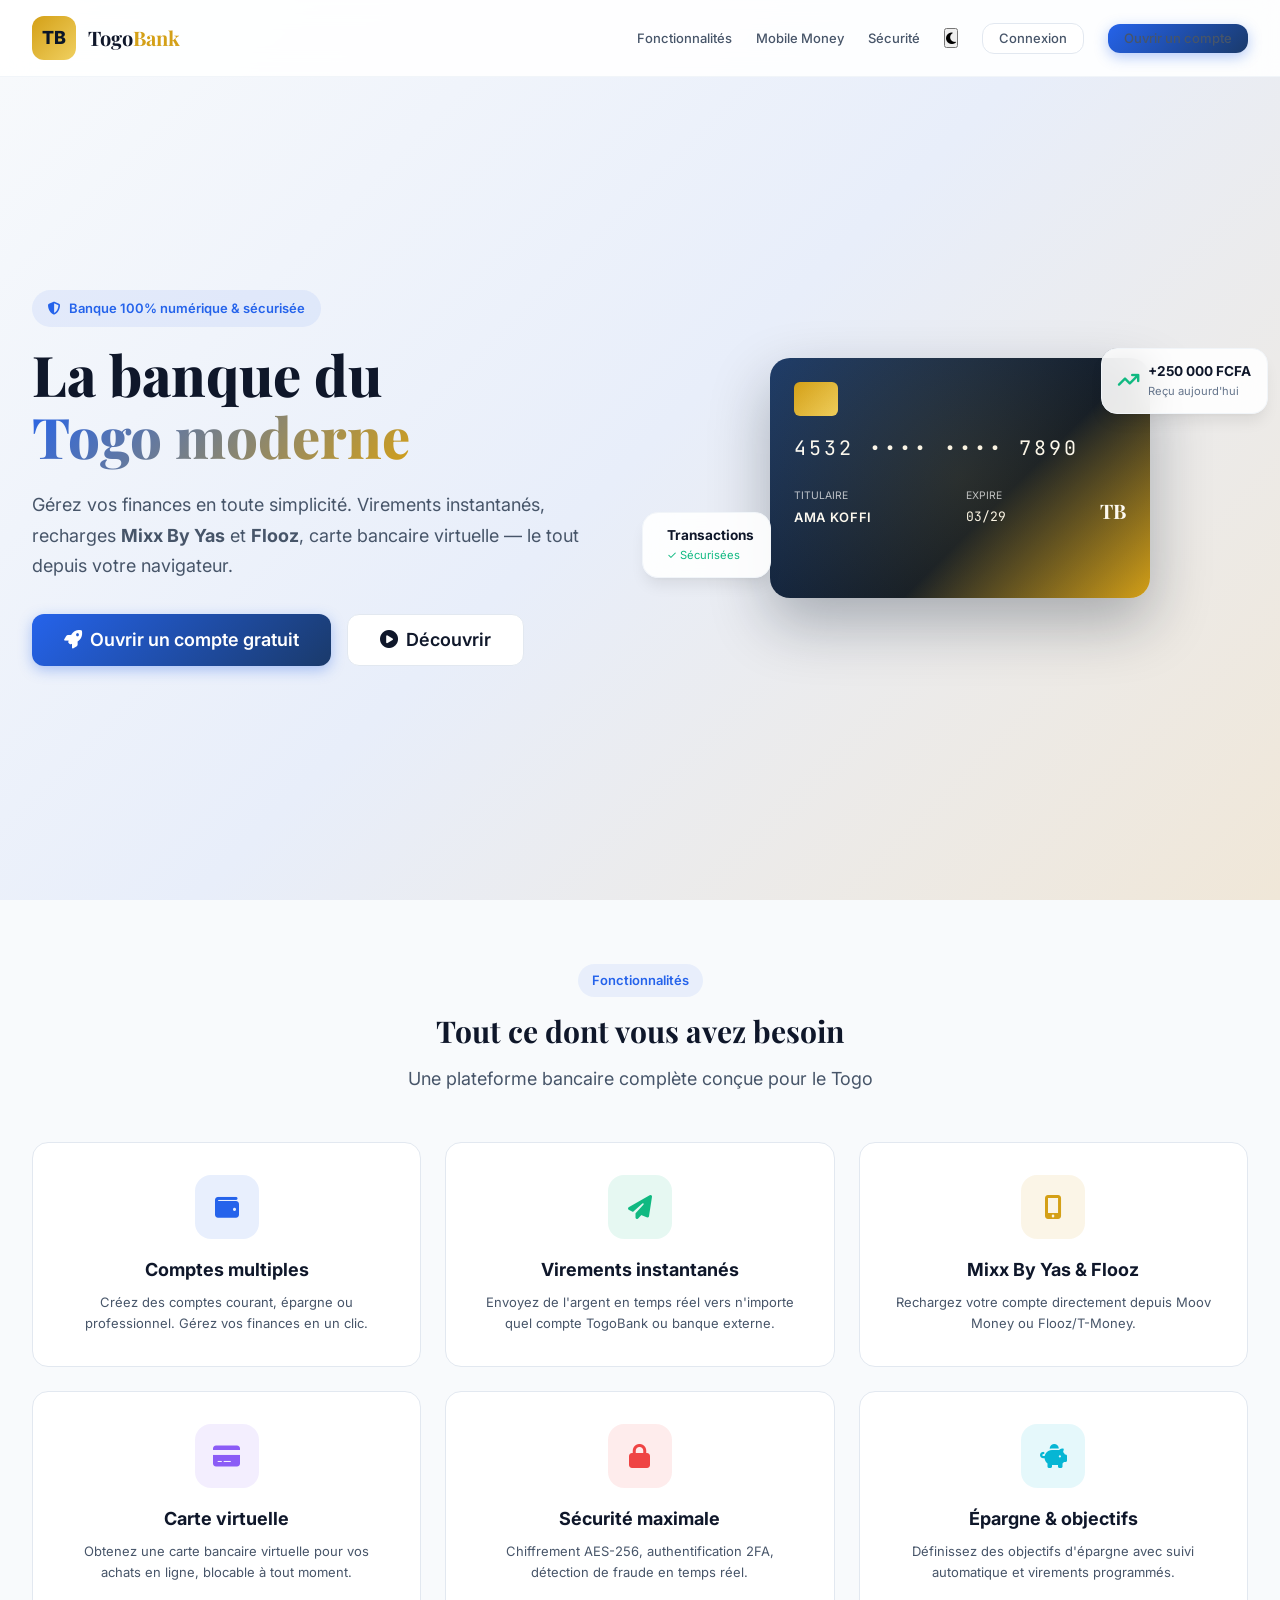
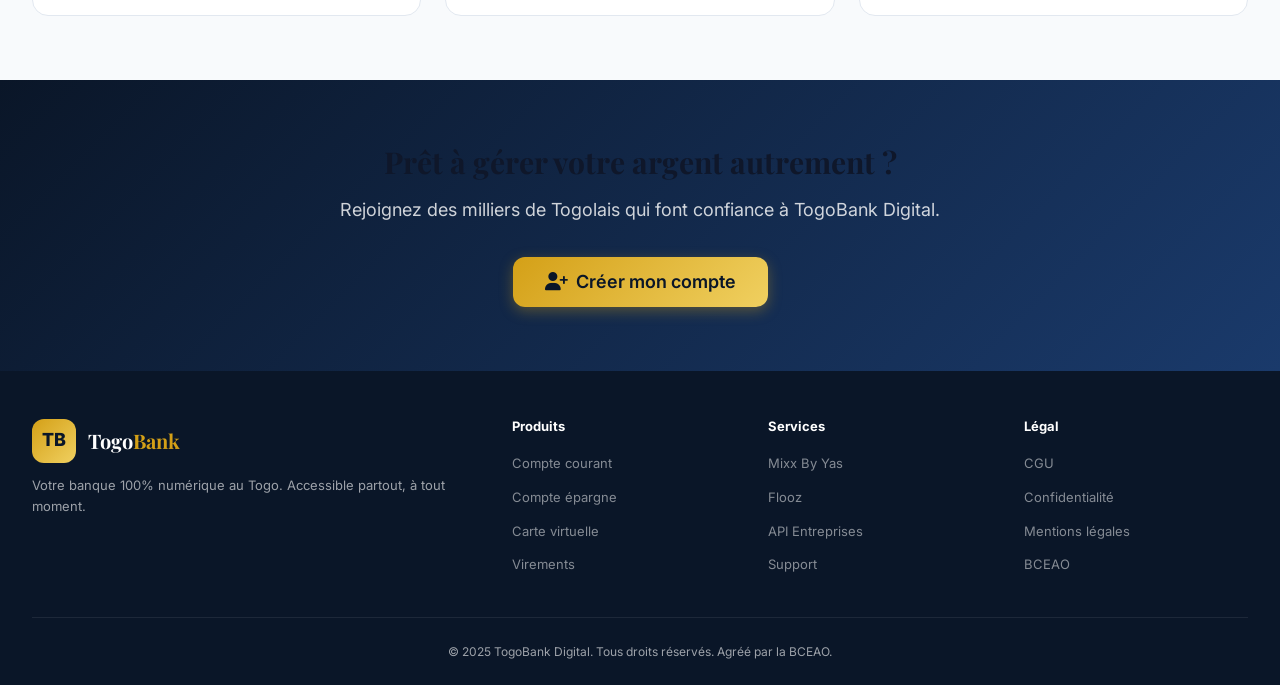
==== app/templates/landing.html @ bdbdc445 "Initial commit - TogoBank Digital Platform" ====
<!DOCTYPE html>
<html lang="fr">
<head>
    <meta charset="UTF-8">
    <meta name="viewport" content="width=device-width, initial-scale=1.0">
    <meta name="description" content="TogoBank Digital — Votre banque 100% numérique au Togo. Gérez vos comptes, virements et recharges Mixx By Yas & Flooz en toute sécurité.">
    <title>TogoBank Digital — Banque en ligne moderne au Togo</title>
    <link rel="stylesheet" href="/static/css/variables.css">
    <link rel="stylesheet" href="/static/css/base.css">
    <link rel="stylesheet" href="/static/css/animations.css">
    <link rel="stylesheet" href="/static/css/components.css">
    <link rel="stylesheet" href="/static/css/pages.css">
    <link rel="stylesheet" href="https://cdnjs.cloudflare.com/ajax/libs/font-awesome/6.5.1/css/all.min.css">
</head>
<body class="landing-page">
    <!-- Navigation -->
    <nav class="landing-nav" id="landingNav">
        <div class="landing-logo">
            <div class="landing-logo-icon">TB</div>
            <div class="landing-logo-text">Togo<span>Bank</span></div>
        </div>
        <div class="landing-nav-links">
            <a href="#features">Fonctionnalités</a>
            <a href="#mobile-money">Mobile Money</a>
            <a href="#security">Sécurité</a>
            <button class="theme-toggle" id="themeToggleLanding" title="Changer de thème">
                <i class="fas fa-moon"></i>
            </button>
            <a href="/app#login" class="btn btn-secondary btn-sm">Connexion</a>
            <a href="/app#register" class="btn btn-primary btn-sm">Ouvrir un compte</a>
        </div>
    </nav>

    <!-- Hero -->
    <section class="hero">
        <div class="hero-grid">
            <div class="hero-content animate-fade-in-up">
                <div class="hero-tag">
                    <i class="fas fa-shield-halved"></i>
                    Banque 100% numérique & sécurisée
                </div>
                <h1>
                    La banque du<br>
                    <span class="gradient-text">Togo moderne</span>
                </h1>
                <p class="hero-description">
                    Gérez vos finances en toute simplicité. Virements instantanés, recharges
                    <strong>Mixx By Yas</strong> et <strong>Flooz</strong>, carte bancaire virtuelle — le tout
                    depuis votre navigateur.
                </p>
                <div class="hero-buttons">
                    <a href="/app#register" class="btn btn-primary btn-lg">
                        <i class="fas fa-rocket"></i>
                        Ouvrir un compte gratuit
                    </a>
                    <a href="#features" class="btn btn-secondary btn-lg">
                        <i class="fas fa-play-circle"></i>
                        Découvrir
                    </a>
                </div>
            </div>
            <div class="hero-visual animate-fade-in-right delay-3">
                <div class="hero-card-preview">
                    <div class="hero-card-chip"></div>
                    <div class="hero-card-number">4532 •••• •••• 7890</div>
                    <div class="hero-card-footer">
                        <div>
                            <div style="font-size:0.65rem;opacity:0.7;margin-bottom:2px">TITULAIRE</div>
                            <div class="hero-card-name">AMA KOFFI</div>
                        </div>
                        <div>
                            <div style="font-size:0.65rem;opacity:0.7;margin-bottom:2px">EXPIRE</div>
                            <div class="hero-card-exp">03/29</div>
                        </div>
                        <div class="hero-card-brand">TB</div>
                    </div>
                </div>
                <div class="hero-floating-stat stat-1 animate-fade-in delay-5">
                    <div style="display:flex;align-items:center;gap:8px">
                        <div style="color:var(--success);font-size:1.2rem"><i class="fas fa-arrow-trend-up"></i></div>
                        <div>
                            <div style="font-weight:700;font-size:0.85rem">+250 000 FCFA</div>
                            <div style="font-size:0.7rem;color:var(--text-tertiary)">Reçu aujourd'hui</div>
                        </div>
                    </div>
                </div>
                <div class="hero-floating-stat stat-2 animate-fade-in delay-6">
                    <div style="display:flex;align-items:center;gap:8px">
                        <div style="color:var(--accent-blue);font-size:1.2rem"><i class="fas fa-shield-check"></i></div>
                        <div>
                            <div style="font-weight:700;font-size:0.85rem">Transactions</div>
                            <div style="font-size:0.7rem;color:var(--success)">✓ Sécurisées</div>
                        </div>
                    </div>
                </div>
            </div>
        </div>
    </section>

    <!-- Features -->
    <section class="features-section" id="features">
        <div class="section-header">
            <div class="section-tag">Fonctionnalités</div>
            <h2 class="section-title">Tout ce dont vous avez besoin</h2>
            <p class="section-desc">Une plateforme bancaire complète conçue pour le Togo</p>
        </div>
        <div class="features-grid">
            <div class="feature-card">
                <div class="feature-icon blue"><i class="fas fa-wallet"></i></div>
                <h3>Comptes multiples</h3>
                <p>Créez des comptes courant, épargne ou professionnel. Gérez vos finances en un clic.</p>
            </div>
            <div class="feature-card">
                <div class="feature-icon green"><i class="fas fa-paper-plane"></i></div>
                <h3>Virements instantanés</h3>
                <p>Envoyez de l'argent en temps réel vers n'importe quel compte TogoBank ou banque externe.</p>
            </div>
            <div class="feature-card" id="mobile-money">
                <div class="feature-icon gold"><i class="fas fa-mobile-screen-button"></i></div>
                <h3>Mixx By Yas & Flooz</h3>
                <p>Rechargez votre compte directement depuis Moov Money ou Flooz/T-Money.</p>
            </div>
            <div class="feature-card">
                <div class="feature-icon purple"><i class="fas fa-credit-card"></i></div>
                <h3>Carte virtuelle</h3>
                <p>Obtenez une carte bancaire virtuelle pour vos achats en ligne, blocable à tout moment.</p>
            </div>
            <div class="feature-card" id="security">
                <div class="feature-icon red"><i class="fas fa-lock"></i></div>
                <h3>Sécurité maximale</h3>
                <p>Chiffrement AES-256, authentification 2FA, détection de fraude en temps réel.</p>
            </div>
            <div class="feature-card">
                <div class="feature-icon cyan"><i class="fas fa-piggy-bank"></i></div>
                <h3>Épargne & objectifs</h3>
                <p>Définissez des objectifs d'épargne avec suivi automatique et virements programmés.</p>
            </div>
        </div>
    </section>

    <!-- CTA -->
    <section class="cta-section">
        <h2>Prêt à gérer votre argent autrement ?</h2>
        <p>Rejoignez des milliers de Togolais qui font confiance à TogoBank Digital.</p>
        <div style="display:flex;gap:var(--space-4);justify-content:center">
            <a href="/app#register" class="btn btn-gold btn-lg">
                <i class="fas fa-user-plus"></i>
                Créer mon compte
            </a>
        </div>
    </section>

    <!-- Footer -->
    <footer class="landing-footer">
        <div class="footer-grid">
            <div>
                <div class="landing-logo" style="margin-bottom:var(--space-3)">
                    <div class="landing-logo-icon">TB</div>
                    <div class="landing-logo-text" style="color:white">Togo<span>Bank</span></div>
                </div>
                <p class="footer-brand-text">Votre banque 100% numérique au Togo. Accessible partout, à tout moment.</p>
            </div>
            <div>
                <h4 class="footer-title">Produits</h4>
                <ul class="footer-links">
                    <li><a href="#">Compte courant</a></li>
                    <li><a href="#">Compte épargne</a></li>
                    <li><a href="#">Carte virtuelle</a></li>
                    <li><a href="#">Virements</a></li>
                </ul>
            </div>
            <div>
                <h4 class="footer-title">Services</h4>
                <ul class="footer-links">
                    <li><a href="#">Mixx By Yas</a></li>
                    <li><a href="#">Flooz</a></li>
                    <li><a href="#">API Entreprises</a></li>
                    <li><a href="#">Support</a></li>
                </ul>
            </div>
            <div>
                <h4 class="footer-title">Légal</h4>
                <ul class="footer-links">
                    <li><a href="#">CGU</a></li>
                    <li><a href="#">Confidentialité</a></li>
                    <li><a href="#">Mentions légales</a></li>
                    <li><a href="#">BCEAO</a></li>
                </ul>
            </div>
        </div>
        <div class="footer-bottom">
            © 2025 TogoBank Digital. Tous droits réservés. Agréé par la BCEAO.
        </div>
    </footer>

    <script>
        // Nav scroll effect
        window.addEventListener('scroll', () => {
            document.getElementById('landingNav').classList.toggle('scrolled', window.scrollY > 50);
        });
        // Theme toggle
        const savedTheme = localStorage.getItem('togobank-theme') || 'light';
        if (savedTheme === 'dark') document.documentElement.setAttribute('data-theme', 'dark');
        document.getElementById('themeToggleLanding')?.addEventListener('click', () => {
            const isDark = document.documentElement.getAttribute('data-theme') === 'dark';
            document.documentElement.setAttribute('data-theme', isDark ? 'light' : 'dark');
            localStorage.setItem('togobank-theme', isDark ? 'light' : 'dark');
            const icon = document.querySelector('#themeToggleLanding i');
            icon.className = isDark ? 'fas fa-moon' : 'fas fa-sun';
        });
    </script>
</body>
</html>
---- static/css/variables.css ----
/* ===== TogoBank Digital — Variables CSS ===== */
:root {
    /* Couleurs principales */
    --primary-dark: #0A1628;
    --primary-blue: #1A3A6B;
    --accent-blue: #2563EB;
    --electric-blue: #3B82F6;
    --gold: #D4A017;
    --gold-light: #F0D060;
    --success: #10B981;
    --danger: #EF4444;
    --warning: #F59E0B;
    --info: #06B6D4;

    /* Neutres */
    --neutral-50: #F8FAFC;
    --neutral-100: #F1F5F9;
    --neutral-200: #E2E8F0;
    --neutral-300: #CBD5E1;
    --neutral-400: #94A3B8;
    --neutral-500: #64748B;
    --neutral-600: #475569;
    --neutral-700: #334155;
    --neutral-800: #1E293B;
    --neutral-900: #0F172A;

    /* Thème clair (par défaut) */
    --bg-primary: #F8FAFC;
    --bg-secondary: #FFFFFF;
    --bg-tertiary: #F1F5F9;
    --bg-card: #FFFFFF;
    --bg-sidebar: #0A1628;
    --bg-glass: rgba(255, 255, 255, 0.7);
    --bg-glass-strong: rgba(255, 255, 255, 0.9);
    --text-primary: #0F172A;
    --text-secondary: #475569;
    --text-tertiary: #64748B;
    --text-inverse: #FFFFFF;
    --border-color: #E2E8F0;
    --border-light: #F1F5F9;
    --shadow-sm: 0 1px 2px rgba(0,0,0,0.05);
    --shadow-md: 0 4px 6px -1px rgba(0,0,0,0.07), 0 2px 4px -2px rgba(0,0,0,0.05);
    --shadow-lg: 0 10px 15px -3px rgba(0,0,0,0.08), 0 4px 6px -4px rgba(0,0,0,0.05);
    --shadow-xl: 0 20px 25px -5px rgba(0,0,0,0.1), 0 8px 10px -6px rgba(0,0,0,0.06);
    --shadow-card: 0 1px 3px rgba(0,0,0,0.06), 0 4px 12px rgba(0,0,0,0.04);
    --shadow-float: 0 12px 40px rgba(0,0,0,0.12);

    /* Typographie */
    --font-display: 'Playfair Display', Georgia, serif;
    --font-body: 'Inter', -apple-system, BlinkMacSystemFont, sans-serif;
    --font-mono: 'JetBrains Mono', 'Fira Code', monospace;

    /* Tailles */
    --text-xs: 0.75rem;
    --text-sm: 0.8125rem;
    --text-base: 0.9375rem;
    --text-lg: 1.125rem;
    --text-xl: 1.25rem;
    --text-2xl: 1.5rem;
    --text-3xl: 1.875rem;
    --text-4xl: 2.25rem;
    --text-5xl: 3rem;

    /* Espacements */
    --space-1: 0.25rem;
    --space-2: 0.5rem;
    --space-3: 0.75rem;
    --space-4: 1rem;
    --space-5: 1.25rem;
    --space-6: 1.5rem;
    --space-8: 2rem;
    --space-10: 2.5rem;
    --space-12: 3rem;
    --space-16: 4rem;

    /* Bordures */
    --radius-sm: 0.375rem;
    --radius-md: 0.5rem;
    --radius-lg: 0.75rem;
    --radius-xl: 1rem;
    --radius-2xl: 1.25rem;
    --radius-full: 9999px;

    /* Transitions */
    --transition-fast: 150ms ease;
    --transition-base: 250ms ease;
    --transition-slow: 350ms ease;
    --transition-spring: 400ms cubic-bezier(0.34, 1.56, 0.64, 1);

    /* Sidebar */
    --sidebar-width: 260px;
    --sidebar-collapsed: 72px;
    --topbar-height: 0px;
}

/* ===== THÈME SOMBRE ===== */
[data-theme="dark"] {
    --bg-primary: #0B1121;
    --bg-secondary: #111827;
    --bg-tertiary: #1E293B;
    --bg-card: #162032;
    --bg-sidebar: #070D1A;
    --bg-glass: rgba(17, 24, 39, 0.8);
    --bg-glass-strong: rgba(17, 24, 39, 0.95);
    --text-primary: #F1F5F9;
    --text-secondary: #94A3B8;
    --text-tertiary: #64748B;
    --border-color: #1E293B;
    --border-light: #162032;
    --shadow-sm: 0 1px 2px rgba(0,0,0,0.3);
    --shadow-md: 0 4px 6px rgba(0,0,0,0.3);
    --shadow-lg: 0 10px 15px rgba(0,0,0,0.3);
    --shadow-xl: 0 20px 25px rgba(0,0,0,0.4);
    --shadow-card: 0 2px 8px rgba(0,0,0,0.3);
    --shadow-float: 0 12px 40px rgba(0,0,0,0.5);
}
---- static/css/base.css ----
/* ===== TogoBank Digital — Reset & Base Styles ===== */
@import url('https://fonts.googleapis.com/css2?family=Inter:wght@300;400;500;600;700;800&family=Playfair+Display:wght@400;600;700;800&family=JetBrains+Mono:wght@400;500;600&display=swap');

*, *::before, *::after {
    margin: 0;
    padding: 0;
    box-sizing: border-box;
}

html {
    font-size: 16px;
    scroll-behavior: smooth;
    -webkit-font-smoothing: antialiased;
    -moz-osx-font-smoothing: grayscale;
}

body {
    font-family: var(--font-body);
    background-color: var(--bg-primary);
    color: var(--text-primary);
    line-height: 1.6;
    min-height: 100vh;
    transition: background-color var(--transition-slow), color var(--transition-slow);
}

a {
    text-decoration: none;
    color: var(--accent-blue);
    transition: color var(--transition-fast);
}
a:hover { color: var(--electric-blue); }

img { max-width: 100%; display: block; }
button { cursor: pointer; font-family: inherit; }
input, select, textarea { font-family: inherit; }

h1, h2, h3, h4, h5, h6 {
    font-weight: 700;
    line-height: 1.2;
    color: var(--text-primary);
}
h1 { font-size: var(--text-4xl); }
h2 { font-size: var(--text-3xl); }
h3 { font-size: var(--text-2xl); }
h4 { font-size: var(--text-xl); }

.font-display { font-family: var(--font-display); }
.font-mono { font-family: var(--font-mono); }

/* Scrollbar personnalisée */
::-webkit-scrollbar { width: 6px; }
::-webkit-scrollbar-track { background: transparent; }
::-webkit-scrollbar-thumb {
    background: var(--neutral-300);
    border-radius: var(--radius-full);
}
[data-theme="dark"] ::-webkit-scrollbar-thumb {
    background: var(--neutral-700);
}

/* Selection */
::selection {
    background: var(--accent-blue);
    color: white;
}

/* Utilitaires */
.sr-only {
    position: absolute;
    width: 1px;
    height: 1px;
    padding: 0;
    margin: -1px;
    overflow: hidden;
    clip: rect(0,0,0,0);
    border: 0;
}
---- static/css/animations.css ----
/* ===== TogoBank Digital — Animations ===== */

/* Page transitions */
@keyframes fadeIn {
    from { opacity: 0; }
    to { opacity: 1; }
}
@keyframes fadeInUp {
    from { opacity: 0; transform: translateY(30px); }
    to { opacity: 1; transform: translateY(0); }
}
@keyframes fadeInDown {
    from { opacity: 0; transform: translateY(-20px); }
    to { opacity: 1; transform: translateY(0); }
}
@keyframes fadeInLeft {
    from { opacity: 0; transform: translateX(-30px); }
    to { opacity: 1; transform: translateX(0); }
}
@keyframes fadeInRight {
    from { opacity: 0; transform: translateX(30px); }
    to { opacity: 1; transform: translateX(0); }
}
@keyframes slideUp {
    from { transform: translateY(100%); opacity: 0; }
    to { transform: translateY(0); opacity: 1; }
}
@keyframes slideDown {
    from { transform: translateY(-100%); opacity: 0; }
    to { transform: translateY(0); opacity: 1; }
}
@keyframes scaleIn {
    from { opacity: 0; transform: scale(0.9); }
    to { opacity: 1; transform: scale(1); }
}
@keyframes scaleUp {
    from { transform: scale(0.95); opacity: 0; }
    to { transform: scale(1); opacity: 1; }
}

/* Carte bancaire flip */
@keyframes cardFlip {
    0% { transform: rotateY(0deg); }
    100% { transform: rotateY(180deg); }
}
@keyframes cardFlipBack {
    0% { transform: rotateY(180deg); }
    100% { transform: rotateY(0deg); }
}

/* Shimmer */
@keyframes shimmer {
    0% { background-position: -200% 0; }
    100% { background-position: 200% 0; }
}

/* Pulse */
@keyframes pulse {
    0%, 100% { opacity: 1; }
    50% { opacity: 0.5; }
}
@keyframes pulseGlow {
    0%, 100% { box-shadow: 0 0 0 0 rgba(37, 99, 235, 0.4); }
    50% { box-shadow: 0 0 0 12px rgba(37, 99, 235, 0); }
}

/* Bounce */
@keyframes bounce {
    0%, 100% { transform: translateY(0); }
    50% { transform: translateY(-6px); }
}
@keyframes bounceBadge {
    0%, 100% { transform: scale(1); }
    50% { transform: scale(1.2); }
}

/* Shake (erreur) */
@keyframes shake {
    0%, 100% { transform: translateX(0); }
    20%, 60% { transform: translateX(-8px); }
    40%, 80% { transform: translateX(8px); }
}

/* Spin */
@keyframes spin {
    0% { transform: rotate(0deg); }
    100% { transform: rotate(360deg); }
}

/* Orbit loader */
@keyframes orbit {
    0% { transform: rotate(0deg) translateX(20px) rotate(0deg); }
    100% { transform: rotate(360deg) translateX(20px) rotate(-360deg); }
}

/* Ripple */
@keyframes ripple {
    0% { transform: scale(0); opacity: 0.6; }
    100% { transform: scale(4); opacity: 0; }
}

/* Checkmark draw */
@keyframes drawCheck {
    0% { stroke-dashoffset: 50; }
    100% { stroke-dashoffset: 0; }
}

/* Counter animation gradient */
@keyframes gradientShift {
    0% { background-position: 0% 50%; }
    50% { background-position: 100% 50%; }
    100% { background-position: 0% 50%; }
}

/* Aurora background */
@keyframes aurora {
    0% { background-position: 0% 50%; }
    50% { background-position: 100% 50%; }
    100% { background-position: 0% 50%; }
}

/* Slide toast */
@keyframes toastIn {
    from { transform: translateX(120%); opacity: 0; }
    to { transform: translateX(0); opacity: 1; }
}
@keyframes toastOut {
    from { transform: translateX(0); opacity: 1; }
    to { transform: translateX(120%); opacity: 0; }
}

/* Progress bar */
@keyframes progressFill {
    from { width: 0; }
}

/* Skeleton loading */
@keyframes skeletonShine {
    0% { background-position: -200px 0; }
    100% { background-position: calc(200px + 100%) 0; }
}

/* Float (landing) */
@keyframes float {
    0%, 100% { transform: translateY(0px); }
    50% { transform: translateY(-20px); }
}

/* Classes d'animation */
.animate-fade-in { animation: fadeIn 0.5s ease forwards; }
.animate-fade-in-up { animation: fadeInUp 0.6s ease forwards; }
.animate-fade-in-down { animation: fadeInDown 0.5s ease forwards; }
.animate-fade-in-left { animation: fadeInLeft 0.5s ease forwards; }
.animate-fade-in-right { animation: fadeInRight 0.5s ease forwards; }
.animate-scale-in { animation: scaleIn 0.4s ease forwards; }
.animate-slide-up { animation: slideUp 0.5s ease forwards; }
.animate-bounce { animation: bounce 1s ease infinite; }
.animate-pulse { animation: pulse 2s ease-in-out infinite; }
.animate-pulse-glow { animation: pulseGlow 2s ease-in-out infinite; }
.animate-shake { animation: shake 0.5s ease; }
.animate-spin { animation: spin 1s linear infinite; }
.animate-float { animation: float 3s ease-in-out infinite; }

/* Stagger delays */
.delay-1 { animation-delay: 0.1s; }
.delay-2 { animation-delay: 0.2s; }
.delay-3 { animation-delay: 0.3s; }
.delay-4 { animation-delay: 0.4s; }
.delay-5 { animation-delay: 0.5s; }
.delay-6 { animation-delay: 0.6s; }
.delay-7 { animation-delay: 0.7s; }

/* Initialiser les éléments en invisible pour stagger */
.stagger-item {
    opacity: 0;
    transform: translateY(20px);
}
.stagger-item.visible {
    animation: fadeInUp 0.5s ease forwards;
}
---- static/css/components.css ----
/* ===== TogoBank Digital — Composants UI ===== */

/* ---------- BOUTONS ---------- */
.btn {
    display: inline-flex;
    align-items: center;
    justify-content: center;
    gap: var(--space-2);
    padding: 0.75rem 1.5rem;
    border: none;
    border-radius: var(--radius-lg);
    font-size: var(--text-base);
    font-weight: 600;
    line-height: 1;
    cursor: pointer;
    transition: all var(--transition-base);
    position: relative;
    overflow: hidden;
    white-space: nowrap;
}
.btn::after {
    content: '';
    position: absolute;
    inset: 0;
    background: radial-gradient(circle, rgba(255,255,255,0.3) 10%, transparent 10.01%);
    transform: scale(10);
    opacity: 0;
    transition: transform 0.4s, opacity 0.5s;
}
.btn:active::after {
    transform: scale(0);
    opacity: 1;
    transition: 0s;
}

.btn-primary {
    background: linear-gradient(135deg, var(--accent-blue), var(--primary-blue));
    color: white;
    box-shadow: 0 4px 14px rgba(37, 99, 235, 0.35);
}
.btn-primary:hover {
    transform: translateY(-2px);
    box-shadow: 0 6px 20px rgba(37, 99, 235, 0.45);
}

.btn-secondary {
    background: var(--bg-card);
    color: var(--text-primary);
    border: 1px solid var(--border-color);
}
.btn-secondary:hover {
    border-color: var(--accent-blue);
    color: var(--accent-blue);
    transform: translateY(-1px);
}

.btn-gold {
    background: linear-gradient(135deg, var(--gold), var(--gold-light));
    color: var(--primary-dark);
    box-shadow: 0 4px 14px rgba(212, 160, 23, 0.35);
}
.btn-gold:hover {
    transform: translateY(-2px);
    box-shadow: 0 6px 20px rgba(212, 160, 23, 0.45);
}

.btn-danger {
    background: linear-gradient(135deg, var(--danger), #DC2626);
    color: white;
}

.btn-success {
    background: linear-gradient(135deg, var(--success), #059669);
    color: white;
}

.btn-sm { padding: 0.5rem 1rem; font-size: var(--text-sm); }
.btn-lg { padding: 1rem 2rem; font-size: var(--text-lg); }
.btn-block { width: 100%; }
.btn-icon { padding: 0.625rem; border-radius: var(--radius-md); }

.btn:disabled {
    opacity: 0.5;
    cursor: not-allowed;
    transform: none !important;
}

/* ---------- CARTES ---------- */
.card {
    background: var(--bg-card);
    border: 1px solid var(--border-color);
    border-radius: var(--radius-xl);
    padding: var(--space-6);
    box-shadow: var(--shadow-card);
    transition: all var(--transition-base);
}
.card:hover {
    box-shadow: var(--shadow-lg);
}
.card-glass {
    background: var(--bg-glass);
    backdrop-filter: blur(16px);
    -webkit-backdrop-filter: blur(16px);
    border: 1px solid rgba(255,255,255,0.18);
}
.card-header {
    display: flex;
    align-items: center;
    justify-content: space-between;
    margin-bottom: var(--space-4);
}
.card-title {
    font-size: var(--text-lg);
    font-weight: 700;
    color: var(--text-primary);
}
.card-subtitle {
    font-size: var(--text-sm);
    color: var(--text-secondary);
    margin-top: var(--space-1);
}

/* ---------- INPUTS / FORMULAIRES ---------- */
.form-group {
    margin-bottom: var(--space-5);
    position: relative;
}
.form-label {
    display: block;
    font-size: var(--text-sm);
    font-weight: 600;
    color: var(--text-secondary);
    margin-bottom: var(--space-2);
    letter-spacing: 0.02em;
}
.form-input {
    width: 100%;
    padding: 0.875rem 1rem;
    background: var(--bg-tertiary);
    border: 2px solid transparent;
    border-radius: var(--radius-lg);
    font-size: var(--text-base);
    color: var(--text-primary);
    transition: all var(--transition-base);
    outline: none;
}
.form-input:focus {
    border-color: var(--accent-blue);
    background: var(--bg-card);
    box-shadow: 0 0 0 4px rgba(37, 99, 235, 0.1);
}
.form-input::placeholder {
    color: var(--neutral-400);
}
.form-input.error {
    border-color: var(--danger);
    animation: shake 0.4s ease;
}
.form-error {
    font-size: var(--text-xs);
    color: var(--danger);
    margin-top: var(--space-1);
}
.form-select {
    appearance: none;
    background-image: url("data:image/svg+xml,%3Csvg xmlns='http://www.w3.org/2000/svg' width='12' height='12' viewBox='0 0 24 24' fill='none' stroke='%2364748B' stroke-width='2'%3E%3Cpolyline points='6 9 12 15 18 9'%3E%3C/polyline%3E%3C/svg%3E");
    background-repeat: no-repeat;
    background-position: right 1rem center;
    padding-right: 2.5rem;
}

/* Floating label */
.form-floating {
    position: relative;
}
.form-floating .form-input {
    padding-top: 1.5rem;
    padding-bottom: 0.5rem;
}
.form-floating .form-label {
    position: absolute;
    top: 50%;
    left: 1rem;
    transform: translateY(-50%);
    transition: all var(--transition-base);
    pointer-events: none;
    margin: 0;
    color: var(--neutral-400);
}
.form-floating .form-input:focus ~ .form-label,
.form-floating .form-input:not(:placeholder-shown) ~ .form-label {
    top: 0.5rem;
    transform: translateY(0);
    font-size: var(--text-xs);
    color: var(--accent-blue);
}

/* ---------- BADGES ---------- */
.badge {
    display: inline-flex;
    align-items: center;
    gap: 4px;
    padding: 0.25rem 0.625rem;
    border-radius: var(--radius-full);
    font-size: var(--text-xs);
    font-weight: 600;
    letter-spacing: 0.02em;
}
.badge-success { background: rgba(16, 185, 129, 0.12); color: var(--success); }
.badge-danger { background: rgba(239, 68, 68, 0.12); color: var(--danger); }
.badge-warning { background: rgba(245, 158, 11, 0.12); color: var(--warning); }
.badge-info { background: rgba(6, 182, 212, 0.12); color: var(--info); }
.badge-blue { background: rgba(37, 99, 235, 0.12); color: var(--accent-blue); }
.badge-gold { background: rgba(212, 160, 23, 0.12); color: var(--gold); }

/* ---------- TABLEAUX ---------- */
.table-wrapper {
    overflow-x: auto;
    border-radius: var(--radius-lg);
    border: 1px solid var(--border-color);
}
.data-table {
    width: 100%;
    border-collapse: collapse;
    font-size: var(--text-sm);
}
.data-table th {
    padding: 0.875rem 1rem;
    text-align: left;
    font-weight: 600;
    color: var(--text-secondary);
    background: var(--bg-tertiary);
    border-bottom: 1px solid var(--border-color);
    white-space: nowrap;
    cursor: pointer;
    user-select: none;
}
.data-table th:hover { color: var(--accent-blue); }
.data-table td {
    padding: 0.875rem 1rem;
    border-bottom: 1px solid var(--border-light);
    color: var(--text-primary);
    vertical-align: middle;
}
.data-table tr {
    transition: background var(--transition-fast);
}
.data-table tbody tr:hover {
    background: var(--bg-tertiary);
}
.data-table tbody tr:last-child td {
    border-bottom: none;
}

/* ---------- SKELETON LOADING ---------- */
.skeleton {
    background: linear-gradient(90deg, var(--bg-tertiary) 25%, var(--bg-secondary) 50%, var(--bg-tertiary) 75%);
    background-size: 200px 100%;
    animation: skeletonShine 1.5s ease-in-out infinite;
    border-radius: var(--radius-md);
}
.skeleton-text { height: 14px; margin-bottom: 8px; width: 80%; }
.skeleton-title { height: 24px; margin-bottom: 12px; width: 60%; }
.skeleton-avatar { width: 48px; height: 48px; border-radius: var(--radius-full); }
.skeleton-card { height: 200px; border-radius: var(--radius-xl); }
.skeleton-chart { height: 300px; border-radius: var(--radius-xl); }

/* ---------- TOAST NOTIFICATIONS ---------- */
.toast-container {
    position: fixed;
    top: var(--space-6);
    right: var(--space-6);
    z-index: 10000;
    display: flex;
    flex-direction: column;
    gap: var(--space-3);
    pointer-events: none;
}
.toast {
    display: flex;
    align-items: flex-start;
    gap: var(--space-3);
    padding: var(--space-4) var(--space-5);
    background: var(--bg-glass-strong);
    backdrop-filter: blur(20px);
    border-radius: var(--radius-lg);
    box-shadow: var(--shadow-float);
    border-left: 4px solid var(--accent-blue);
    pointer-events: all;
    animation: toastIn 0.4s ease forwards;
    max-width: 400px;
    min-width: 300px;
}
.toast.success { border-left-color: var(--success); }
.toast.error { border-left-color: var(--danger); }
.toast.warning { border-left-color: var(--warning); }
.toast-closing { animation: toastOut 0.3s ease forwards; }
.toast-icon { font-size: 1.25rem; flex-shrink: 0; margin-top: 2px; }
.toast-content { flex: 1; }
.toast-title { font-weight: 700; font-size: var(--text-sm); margin-bottom: 2px; }
.toast-message { font-size: var(--text-xs); color: var(--text-secondary); }
.toast-close {
    background: none;
    border: none;
    color: var(--text-tertiary);
    font-size: 1.2rem;
    flex-shrink: 0;
    padding: 0;
    cursor: pointer;
}
.toast-progress {
    position: absolute;
    bottom: 0;
    left: 4px;
    height: 3px;
    background: var(--accent-blue);
    border-radius: 0 0 0 var(--radius-lg);
    animation: progressFill 4s linear forwards;
    width: 100%;
    transform-origin: left;
}

/* ---------- MODALES ---------- */
.modal-overlay {
    position: fixed;
    inset: 0;
    background: rgba(0, 0, 0, 0.5);
    backdrop-filter: blur(4px);
    z-index: 9000;
    display: flex;
    align-items: center;
    justify-content: center;
    opacity: 0;
    visibility: hidden;
    transition: all var(--transition-base);
}
.modal-overlay.active {
    opacity: 1;
    visibility: visible;
}
.modal {
    background: var(--bg-card);
    border-radius: var(--radius-2xl);
    padding: var(--space-8);
    max-width: 500px;
    width: 90%;
    box-shadow: var(--shadow-float);
    transform: scale(0.9);
    transition: transform var(--transition-spring);
    max-height: 90vh;
    overflow-y: auto;
}
.modal-overlay.active .modal {
    transform: scale(1);
}
.modal-header {
    display: flex;
    align-items: center;
    justify-content: space-between;
    margin-bottom: var(--space-6);
}
.modal-title {
    font-size: var(--text-xl);
    font-weight: 700;
}
.modal-close {
    background: var(--bg-tertiary);
    border: none;
    width: 36px;
    height: 36px;
    border-radius: var(--radius-full);
    display: flex;
    align-items: center;
    justify-content: center;
    color: var(--text-secondary);
    font-size: 1.2rem;
    cursor: pointer;
    transition: all var(--transition-fast);
}
.modal-close:hover {
    background: var(--danger);
    color: white;
}

/* ---------- AVATAR ---------- */
.avatar {
    width: 40px;
    height: 40px;
    border-radius: var(--radius-full);
    background: linear-gradient(135deg, var(--accent-blue), var(--primary-blue));
    display: flex;
    align-items: center;
    justify-content: center;
    color: white;
    font-weight: 700;
    font-size: var(--text-sm);
    flex-shrink: 0;
}
.avatar-lg { width: 56px; height: 56px; font-size: var(--text-lg); }
.avatar-xl { width: 80px; height: 80px; font-size: var(--text-2xl); }

/* ---------- LOADER ---------- */
.loader {
    display: flex;
    align-items: center;
    justify-content: center;
    padding: var(--space-8);
}
.loader-spinner {
    width: 40px;
    height: 40px;
    border: 3px solid var(--border-color);
    border-top-color: var(--accent-blue);
    border-radius: 50%;
    animation: spin 0.8s linear infinite;
}
.loader-orbital {
    position: relative;
    width: 50px;
    height: 50px;
}
.loader-orbital::before,
.loader-orbital::after {
    content: '';
    position: absolute;
    width: 10px;
    height: 10px;
    border-radius: 50%;
    background: var(--accent-blue);
}
.loader-orbital::before { animation: orbit 1.2s linear infinite; }
.loader-orbital::after { animation: orbit 1.2s linear infinite 0.6s; background: var(--gold); }

/* ---------- PROGRESS BAR ---------- */
.progress-bar {
    width: 100%;
    height: 8px;
    background: var(--bg-tertiary);
    border-radius: var(--radius-full);
    overflow: hidden;
}
.progress-fill {
    height: 100%;
    background: linear-gradient(90deg, var(--accent-blue), var(--electric-blue));
    border-radius: var(--radius-full);
    transition: width 1s ease;
}

/* ---------- DIVIDER ---------- */
.divider {
    height: 1px;
    background: var(--border-color);
    margin: var(--space-6) 0;
}

/* ---------- EMPTY STATE ---------- */
.empty-state {
    text-align: center;
    padding: var(--space-12) var(--space-6);
    color: var(--text-tertiary);
}
.empty-state-icon {
    font-size: 3rem;
    margin-bottom: var(--space-4);
    opacity: 0.5;
}
.empty-state-title {
    font-size: var(--text-lg);
    font-weight: 600;
    color: var(--text-secondary);
    margin-bottom: var(--space-2);
}

/* ---------- PAGINATION ---------- */
.pagination {
    display: flex;
    align-items: center;
    justify-content: center;
    gap: var(--space-2);
    padding: var(--space-4) 0;
}
.pagination-btn {
    padding: 0.5rem 0.875rem;
    border: 1px solid var(--border-color);
    border-radius: var(--radius-md);
    background: var(--bg-card);
    color: var(--text-secondary);
    font-size: var(--text-sm);
    font-weight: 500;
    cursor: pointer;
    transition: all var(--transition-fast);
}
.pagination-btn:hover { border-color: var(--accent-blue); color: var(--accent-blue); }
.pagination-btn.active {
    background: var(--accent-blue);
    color: white;
    border-color: var(--accent-blue);
}

/* ---------- TABS ---------- */
.tabs {
    display: flex;
    gap: var(--space-1);
    background: var(--bg-tertiary);
    padding: 4px;
    border-radius: var(--radius-lg);
    margin-bottom: var(--space-6);
}
.tab-btn {
    flex: 1;
    padding: 0.625rem var(--space-4);
    border: none;
    border-radius: var(--radius-md);
    background: transparent;
    color: var(--text-secondary);
    font-size: var(--text-sm);
    font-weight: 600;
    cursor: pointer;
    transition: all var(--transition-base);
}
.tab-btn.active {
    background: var(--bg-card);
    color: var(--accent-blue);
    box-shadow: var(--shadow-sm);
}

/* ---------- STAT BOX ---------- */
.stat-card {
    display: flex;
    align-items: flex-start;
    gap: var(--space-4);
    padding: var(--space-5);
}
.stat-icon {
    width: 48px;
    height: 48px;
    border-radius: var(--radius-lg);
    display: flex;
    align-items: center;
    justify-content: center;
    font-size: 1.25rem;
    flex-shrink: 0;
}
.stat-icon.blue { background: rgba(37, 99, 235, 0.1); color: var(--accent-blue); }
.stat-icon.green { background: rgba(16, 185, 129, 0.1); color: var(--success); }
.stat-icon.gold { background: rgba(212, 160, 23, 0.1); color: var(--gold); }
.stat-icon.red { background: rgba(239, 68, 68, 0.1); color: var(--danger); }
.stat-value {
    font-family: var(--font-display);
    font-size: var(--text-2xl);
    font-weight: 700;
    color: var(--text-primary);
    line-height: 1.1;
}
.stat-label {
    font-size: var(--text-sm);
    color: var(--text-tertiary);
    margin-top: 2px;
}
---- static/css/pages.css ----
/* ===== TogoBank Digital — Pages ===== */

/* LANDING PAGE */
.landing-page { overflow-x: hidden; }
.landing-nav {
    position: fixed; top: 0; left: 0; right: 0; z-index: 100;
    padding: var(--space-4) var(--space-8);
    display: flex; align-items: center; justify-content: space-between;
    background: rgba(255,255,255,0.9); backdrop-filter: blur(12px);
    border-bottom: 1px solid var(--border-light);
    transition: all var(--transition-base);
}
[data-theme="dark"] .landing-nav { background: rgba(11,17,33,0.9); }
.landing-nav.scrolled { box-shadow: var(--shadow-md); }
.landing-logo { display: flex; align-items: center; gap: var(--space-3); }
.landing-logo-icon {
    width: 44px; height: 44px;
    background: linear-gradient(135deg, var(--gold), var(--gold-light));
    border-radius: var(--radius-lg); display: flex; align-items: center; justify-content: center;
    font-weight: 800; color: var(--primary-dark); font-size: var(--text-lg);
}
.landing-logo-text { font-family: var(--font-display); font-size: var(--text-xl); font-weight: 700; color: var(--text-primary); }
.landing-logo-text span { color: var(--gold); }
.landing-nav-links { display: flex; align-items: center; gap: var(--space-6); }
.landing-nav-links a { color: var(--text-secondary); font-weight: 500; font-size: var(--text-sm); }
.landing-nav-links a:hover { color: var(--accent-blue); }

.hero {
    min-height: 100vh; display: flex; align-items: center;
    padding: 120px var(--space-8) var(--space-16);
    background: linear-gradient(135deg, var(--bg-primary) 0%, #E8EEFA 50%, #F0E7D8 100%);
    position: relative; overflow: hidden;
}
[data-theme="dark"] .hero { background: linear-gradient(135deg, #0B1121 0%, #0F1D35 50%, #1A1510 100%); }
.hero-grid { display: grid; grid-template-columns: 1fr 1fr; gap: var(--space-16); align-items: center; max-width: 1280px; margin: 0 auto; width: 100%; }
.hero-tag {
    display: inline-flex; align-items: center; gap: var(--space-2);
    background: rgba(37,99,235,0.08); color: var(--accent-blue);
    padding: 0.5rem 1rem; border-radius: var(--radius-full);
    font-size: var(--text-sm); font-weight: 600; margin-bottom: var(--space-4);
}
.hero h1 { font-family: var(--font-display); font-size: 3.5rem; font-weight: 800; line-height: 1.1; margin-bottom: var(--space-6); }
.hero h1 .gradient-text {
    background: linear-gradient(135deg, var(--accent-blue), var(--gold));
    -webkit-background-clip: text; -webkit-text-fill-color: transparent;
    background-clip: text;
}
.hero-description { font-size: var(--text-lg); color: var(--text-secondary); line-height: 1.7; margin-bottom: var(--space-8); }
.hero-buttons { display: flex; gap: var(--space-4); flex-wrap: wrap; }
.hero-visual { position: relative; display: flex; justify-content: center; }
.hero-card-preview {
    width: 380px; height: 240px; border-radius: var(--radius-2xl);
    background: linear-gradient(135deg, #1A3A6B 0%, #0A1628 60%, #D4A017 100%);
    padding: var(--space-6); color: white; position: relative; overflow: hidden;
    box-shadow: 0 25px 60px rgba(10,22,40,0.3); animation: float 4s ease-in-out infinite;
}
.hero-card-preview::before {
    content: ''; position: absolute; top: -50%; right: -50%;
    width: 200%; height: 200%; background: radial-gradient(circle, rgba(212,160,23,0.15) 0%, transparent 60%);
}
.hero-card-chip { width: 44px; height: 34px; background: linear-gradient(135deg, #D4A017, #F0D060); border-radius: 6px; margin-bottom: var(--space-4); }
.hero-card-number { font-family: var(--font-mono); font-size: var(--text-xl); letter-spacing: 0.15em; margin-bottom: var(--space-6); }
.hero-card-footer { display: flex; justify-content: space-between; align-items: flex-end; }
.hero-card-name { font-size: var(--text-sm); font-weight: 600; text-transform: uppercase; letter-spacing: 0.05em; }
.hero-card-exp { font-family: var(--font-mono); font-size: var(--text-sm); }
.hero-card-brand { font-family: var(--font-display); font-size: var(--text-xl); font-weight: 700; }
.hero-floating-stat {
    position: absolute; background: var(--bg-glass-strong); backdrop-filter: blur(16px);
    padding: var(--space-3) var(--space-4); border-radius: var(--radius-xl);
    box-shadow: var(--shadow-lg); border: 1px solid var(--border-light);
}
.hero-floating-stat.stat-1 { top: -10px; right: -20px; animation: float 3s ease-in-out infinite 0.5s; }
.hero-floating-stat.stat-2 { bottom: 20px; left: -30px; animation: float 3s ease-in-out infinite 1s; }

/* FEATURES */
.features-section {
    padding: var(--space-16) var(--space-8); max-width: 1280px; margin: 0 auto;
}
.section-header { text-align: center; margin-bottom: var(--space-12); }
.section-tag { display: inline-flex; padding: 0.375rem 0.875rem; background: rgba(37,99,235,0.08); color: var(--accent-blue); border-radius: var(--radius-full); font-size: var(--text-sm); font-weight: 600; margin-bottom: var(--space-4); }
.section-title { font-family: var(--font-display); font-size: var(--text-3xl); font-weight: 700; margin-bottom: var(--space-4); }
.section-desc { font-size: var(--text-lg); color: var(--text-secondary); max-width: 600px; margin: 0 auto; }
.features-grid { display: grid; grid-template-columns: repeat(3, 1fr); gap: var(--space-6); }
.feature-card {
    padding: var(--space-8); border-radius: var(--radius-xl); border: 1px solid var(--border-color);
    background: var(--bg-card); transition: all var(--transition-base); text-align: center;
}
.feature-card:hover { transform: translateY(-4px); box-shadow: var(--shadow-xl); border-color: var(--accent-blue); }
.feature-icon {
    width: 64px; height: 64px; border-radius: var(--radius-xl); margin: 0 auto var(--space-5);
    display: flex; align-items: center; justify-content: center; font-size: 1.5rem;
}
.feature-icon.blue { background: rgba(37,99,235,0.1); color: var(--accent-blue); }
.feature-icon.green { background: rgba(16,185,129,0.1); color: var(--success); }
.feature-icon.gold { background: rgba(212,160,23,0.1); color: var(--gold); }
.feature-icon.red { background: rgba(239,68,68,0.1); color: var(--danger); }
.feature-icon.purple { background: rgba(139,92,246,0.1); color: #8B5CF6; }
.feature-icon.cyan { background: rgba(6,182,212,0.1); color: var(--info); }
.feature-card h3 { font-size: var(--text-lg); margin-bottom: var(--space-3); }
.feature-card p { color: var(--text-secondary); font-size: var(--text-sm); line-height: 1.6; }

/* CTA */
.cta-section {
    padding: var(--space-16) var(--space-8);
    background: linear-gradient(135deg, var(--primary-dark) 0%, var(--primary-blue) 100%);
    text-align: center; color: white;
}
.cta-section h2 { font-family: var(--font-display); font-size: var(--text-3xl); margin-bottom: var(--space-4); }
.cta-section p { font-size: var(--text-lg); opacity: 0.8; margin-bottom: var(--space-8); max-width: 600px; margin-left: auto; margin-right: auto; }

/* FOOTER */
.landing-footer {
    padding: var(--space-12) var(--space-8) var(--space-6);
    background: var(--primary-dark); color: rgba(255,255,255,0.6);
}
.footer-grid { display: grid; grid-template-columns: 2fr 1fr 1fr 1fr; gap: var(--space-8); max-width: 1280px; margin: 0 auto var(--space-8); }
.footer-brand-text { font-size: var(--text-sm); line-height: 1.6; margin-top: var(--space-3); }
.footer-title { color: white; font-weight: 700; font-size: var(--text-sm); margin-bottom: var(--space-4); }
.footer-links { list-style: none; }
.footer-links li { margin-bottom: var(--space-2); }
.footer-links a { color: rgba(255,255,255,0.5); font-size: var(--text-sm); }
.footer-links a:hover { color: var(--gold); }
.footer-bottom { text-align: center; padding-top: var(--space-6); border-top: 1px solid rgba(255,255,255,0.08); font-size: var(--text-xs); }

/* BANK CARD 3D */
.bank-card-container { perspective: 1000px; cursor: pointer; }
.bank-card-inner {
    position: relative; width: 340px; height: 214px;
    transition: transform 0.7s cubic-bezier(0.4, 0, 0.2, 1);
    transform-style: preserve-3d;
}
.bank-card-container.flipped .bank-card-inner { transform: rotateY(180deg); }
.bank-card-front, .bank-card-back {
    position: absolute; inset: 0; border-radius: var(--radius-2xl);
    backface-visibility: hidden; padding: var(--space-5);
    color: white; overflow: hidden;
}
.bank-card-front {
    background: linear-gradient(135deg, #1A3A6B, #0A1628 50%, #D4A017);
    box-shadow: 0 20px 50px rgba(10,22,40,0.35);
}
.bank-card-back {
    background: linear-gradient(135deg, #0A1628, #1A3A6B);
    transform: rotateY(180deg);
}
.card-stripe { height: 44px; background: #333; margin: var(--space-4) calc(-1 * var(--space-5)); }
.card-cvv-area {
    background: white; color: #333; padding: var(--space-2) var(--space-3);
    border-radius: var(--radius-sm); text-align: right;
    font-family: var(--font-mono); margin-top: var(--space-3);
}

/* DASHBOARD CHART */
.chart-container { position: relative; height: 300px; }

/* AUTH PAGE */
.auth-page {
    min-height: 100vh; display: flex;
    background: linear-gradient(135deg, var(--bg-primary), #E8EEFA);
}
[data-theme="dark"] .auth-page { background: linear-gradient(135deg, #0B1121, #0F1D35); }
.auth-container {
    margin: auto; width: 100%; max-width: 460px;
    padding: var(--space-8);
}
.auth-card {
    background: var(--bg-card); border-radius: var(--radius-2xl);
    padding: var(--space-8); box-shadow: var(--shadow-xl);
    border: 1px solid var(--border-color);
}
.auth-header { text-align: center; margin-bottom: var(--space-8); }
.auth-title { font-family: var(--font-display); font-size: var(--text-2xl); margin-bottom: var(--space-2); }
.auth-subtitle { color: var(--text-secondary); font-size: var(--text-sm); }
.auth-footer { text-align: center; margin-top: var(--space-6); font-size: var(--text-sm); color: var(--text-tertiary); }
.auth-divider {
    display: flex; align-items: center; gap: var(--space-4); margin: var(--space-6) 0;
    color: var(--text-tertiary); font-size: var(--text-sm);
}
.auth-divider::before, .auth-divider::after { content: ''; flex: 1; height: 1px; background: var(--border-color); }
.password-strength { display: flex; gap: 4px; margin-top: var(--space-2); }
.password-bar { flex: 1; height: 4px; border-radius: 2px; background: var(--bg-tertiary); transition: background var(--transition-fast); }
.password-bar.weak { background: var(--danger); }
.password-bar.medium { background: var(--warning); }
.password-bar.strong { background: var(--success); }

/* WIZARD STEPS */
.wizard-steps { display: flex; justify-content: center; gap: var(--space-2); margin-bottom: var(--space-8); }
.wizard-step {
    width: 10px; height: 10px; border-radius: 50%;
    background: var(--border-color); transition: all var(--transition-base);
}
.wizard-step.active { background: var(--accent-blue); transform: scale(1.3); }
.wizard-step.completed { background: var(--success); }

/* RESPONSIVE LANDING */
@media (max-width: 768px) {
    .hero-grid { grid-template-columns: 1fr; text-align: center; }
    .hero h1 { font-size: 2.5rem; }
    .hero-visual { display: none; }
    .hero-buttons { justify-content: center; }
    .features-grid { grid-template-columns: 1fr; }
    .footer-grid { grid-template-columns: 1fr 1fr; }
    .landing-nav { padding: var(--space-3) var(--space-4); }
    .landing-nav-links { display: none; }
}
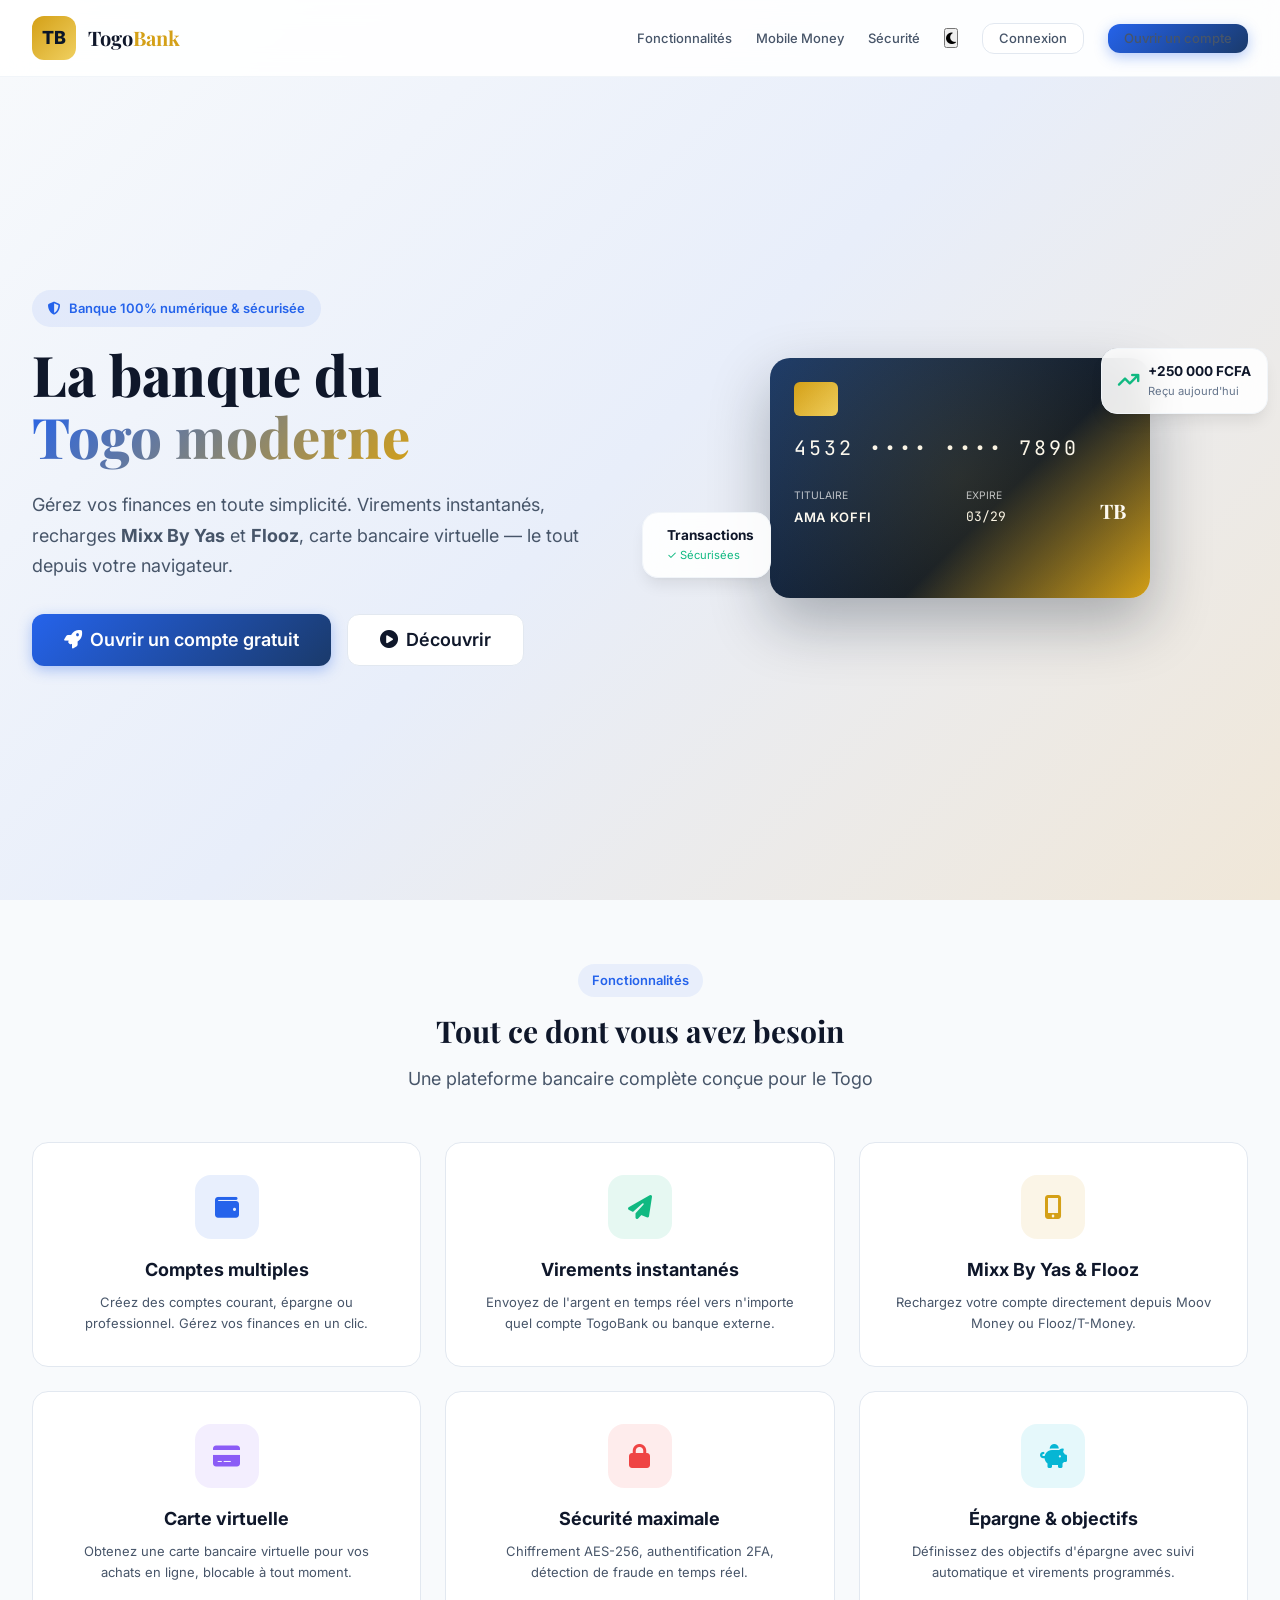
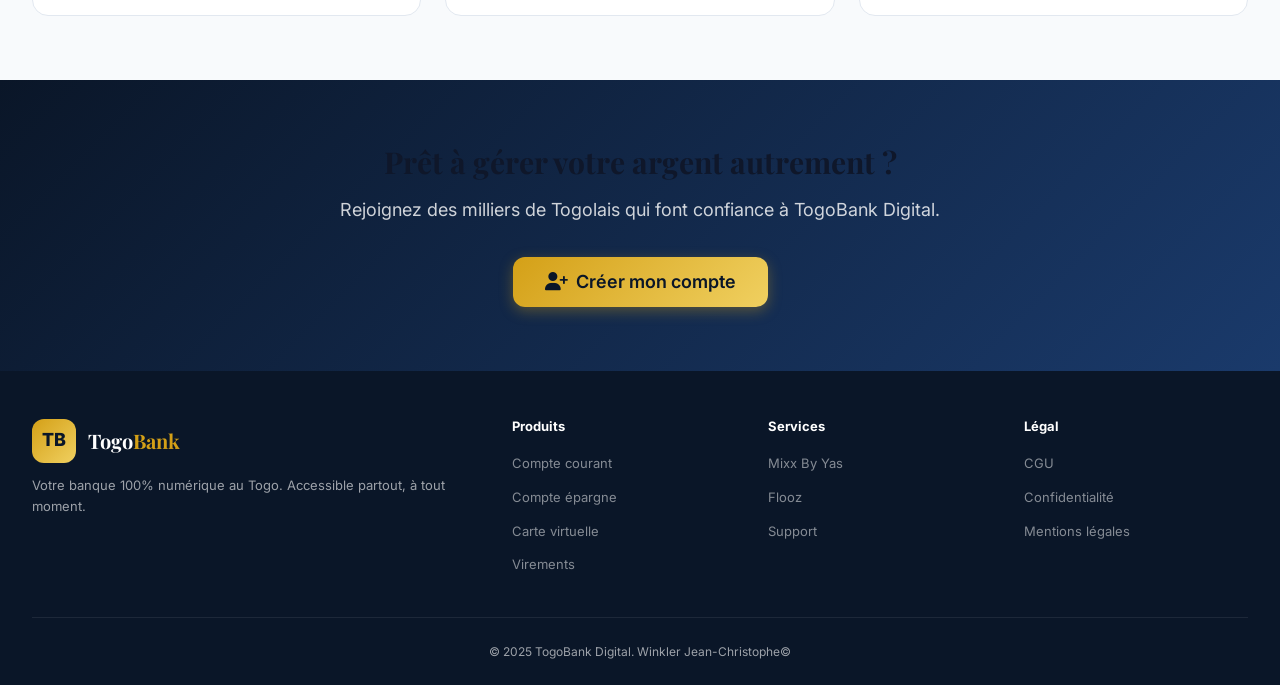
==== commit e3198b4c: "mise à jour" ====
--- a/app/templates/landing.html
+++ b/app/templates/landing.html
@@ -174,7 +174,6 @@
                 <ul class="footer-links">
                     <li><a href="#">Mixx By Yas</a></li>
                     <li><a href="#">Flooz</a></li>
-                    <li><a href="#">API Entreprises</a></li>
                     <li><a href="#">Support</a></li>
                 </ul>
             </div>
@@ -184,12 +183,11 @@
                     <li><a href="#">CGU</a></li>
                     <li><a href="#">Confidentialité</a></li>
                     <li><a href="#">Mentions légales</a></li>
-                    <li><a href="#">BCEAO</a></li>
                 </ul>
             </div>
         </div>
         <div class="footer-bottom">
-            © 2025 TogoBank Digital. Tous droits réservés. Agréé par la BCEAO.
+            © 2025 TogoBank Digital. Winkler Jean-Christophe©
         </div>
     </footer>
 
